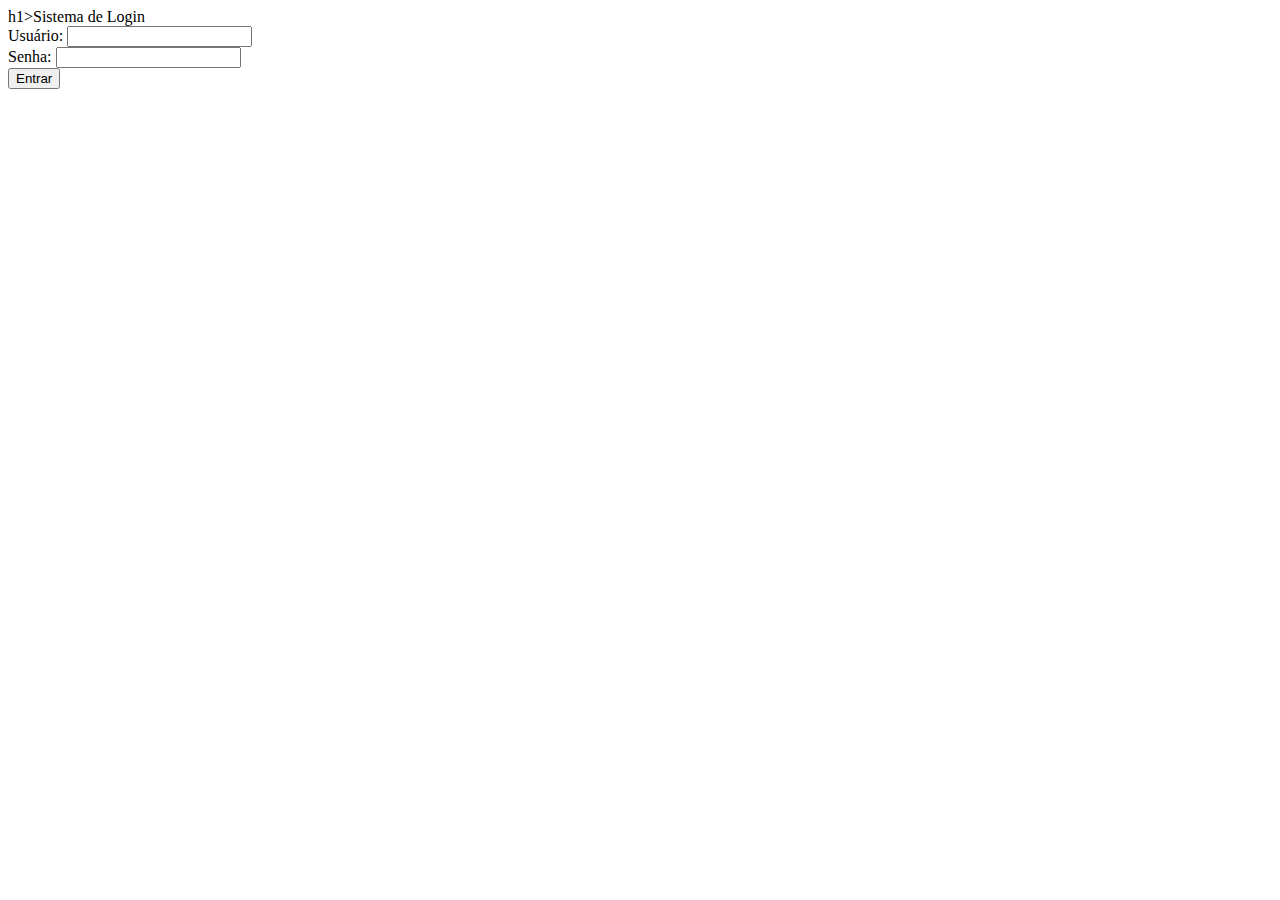
==== criarconta.html @ 96a88227 "atv final parte 1" ====
<!DOCTYPE html>
<html lang="pt-BR">
<head>
    <meta charset="UTF-8">
    <meta http-equiv="X-UA-Compatible" content="IE=edge">
    <meta name="viewport" content="width=device-width, initial-scale=1.0">
    <title>Registro</title>
</head>
<body>
    h1>Sistema de Login</h1>
    <form id="form-login">
      <label for="username">Usuário:</label>
      <input type="text" id="username" name="username" />
      <br />
      <label for="password">Senha:</label>
      <input type="password" id="password" name="password" />
      <br />
      <button type="submit">Entrar</button>
    </form>
    <br />
    
</body>
</html>
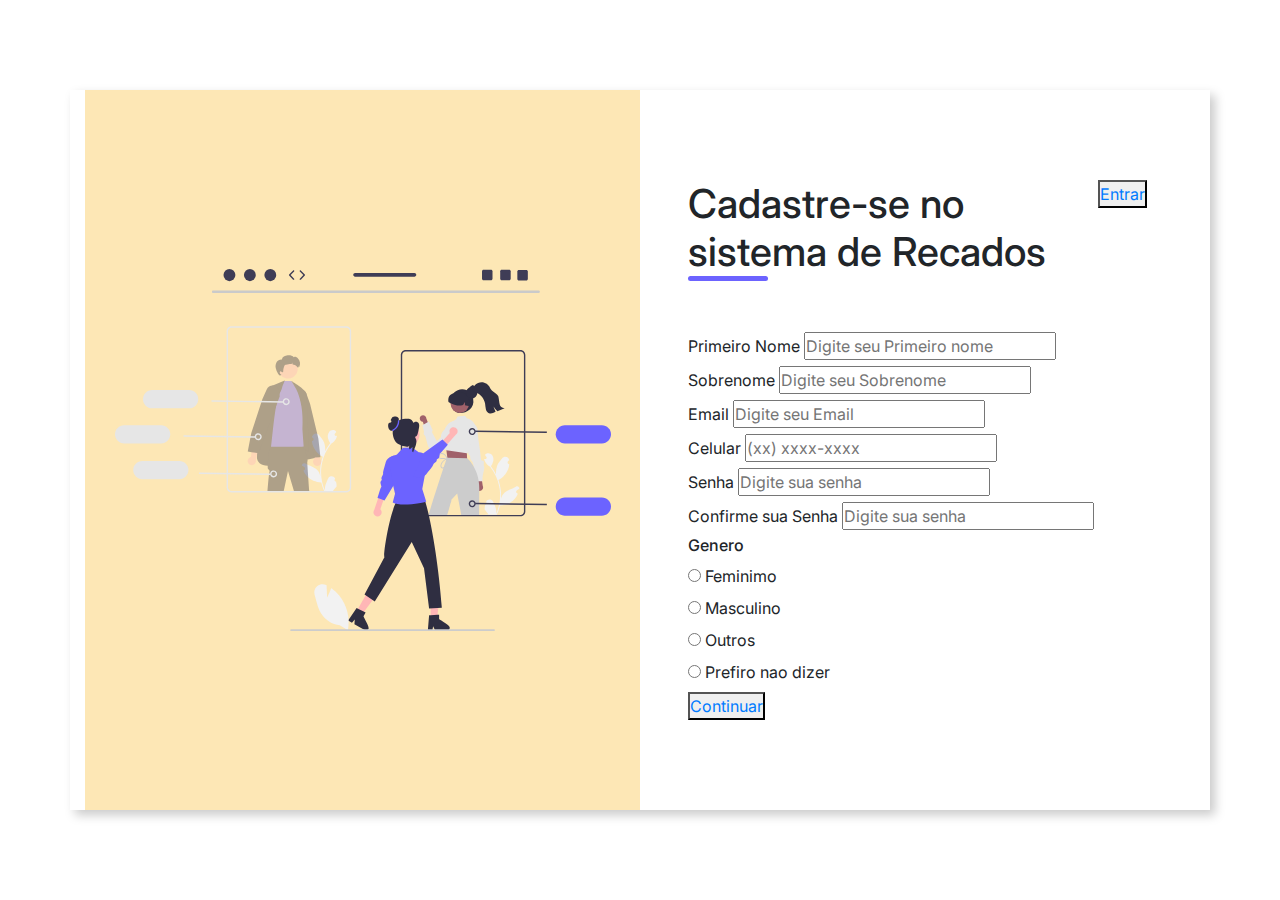
==== commit 278cb33a: "atv final parte 1" ====
--- a/criarconta.html
+++ b/criarconta.html
@@ -4,9 +4,15 @@
     <meta charset="UTF-8">
     <meta http-equiv="X-UA-Compatible" content="IE=edge">
     <meta name="viewport" content="width=device-width, initial-scale=1.0">
+    <link rel="stylesheet" href="./public/css/style.css">
+    <link href="//maxcdn.bootstrapcdn.com/bootstrap/4.0.0/css/bootstrap.min.css" rel="stylesheet" id="bootstrap-css">
+    <script src="//maxcdn.bootstrapcdn.com/bootstrap/4.0.0/js/bootstrap.min.js"></script>
+    <script src="//code.jquery.com/jquery-1.11.1.min.js"></script>
     <title>Registro</title>
+
 </head>
 <body>
+   <!-- codigo boostrap
     h1>Sistema de Login</h1>
     <form id="form-login">
       <label for="username">Usuário:</label>
@@ -18,6 +24,77 @@
       <button type="submit">Entrar</button>
     </form>
     <br />
+--> 
+    <!--codigo feito na unha-->
+    <div class="container">
+      <div class="form-image">
+         <img src="./public/imgs/undraw_shopping_re_hdd9.svg"></img>
+      </div>
+         <div class="form">
+            <form action="#">
+               <div class="form-header">
+                  <div class="title">
+                     <h1>Cadastre-se no sistema de Recados</h1>   
+                  </div>
+                  <div class="login-botton">
+                     <button> <a href="#">Entrar</a></button>
+                  </div>
+               </div>
+               <div class="input-group">
+                  <div class="input-box">
+                     <label for="Firstname">Primeiro Nome</label>
+                     <input id="Firstname" type="text" name="Firstname" placeholder="Digite seu Primeiro nome" required>
+                  </div>
+                  <div class="input-box">
+                    <label for="Lastname">Sobrenome</label>
+                    <input id="Lastname" type="text" name="Lastname" placeholder="Digite seu Sobrenome" required>
+                 </div>
+                 <div class="input-box">
+                  <label for="Email">Email</label>
+                  <input id="Email" type="email" name="Email" placeholder="Digite seu Email" required>
+                  </div>
+                  <div class="input-box">
+                    <label for="number">Celular</label>
+                    <input id="number" type="tel" name="number" placeholder="(xx) xxxx-xxxx" required>
+                 </div>
+                 <div class="input-box">
+                  <label for="password">Senha</label>
+                  <input id="password" type="password" name="password" placeholder="Digite sua senha" required>
+                </div>
+                <div class="input-box">
+                  <label for="confirmpassword">Confirme sua Senha</label>
+                  <input id="confirmpassword" type="confirmpassword" name="confirmpassword" placeholder="Digite sua senha" required>
+                </div>
+               </div>
+               <div class="gender-inputs">
+                <div class="gender-title">
+                  <h6>Genero</h6>
+                </div>
+
+                <div class="gender-group">
+                  <div class="gender-input">
+                    <input type="radio" id="female" name="gender">
+                    <label for="female">Feminimo</label>
+               </div>
+
+               <div class="gender-input">
+                  <input type="radio" id="male" name="gender">
+                  <label for="male">Masculino</label>
+               </div>
+               <div class="gender-input">
+                  <input type="radio" id="others" name="gender">
+                  <label for="others">Outros</label>
+               </div>
+               <div class="gender-input">
+                  <input type="radio" id="none" name="gender">
+                  <label for="none">Prefiro nao dizer</label>
+               </div>
+               <div class="continue-botton">
+                  <button> <a href="#">Continuar</a></button>
+               </div>
+            </form>
+         </div>
+        </div>
     
 </body>
 </html>
--- a/public/css/style.css
+++ b/public/css/style.css
@@ -0,0 +1,78 @@
+@import url('https://fonts.googleapis.com/css2?family= Inter: wght @200 & display=swap');
+* {
+    padding: 0;
+    margin: 0;
+    box-sizing: border-box;
+    font-family: 'Inter', sans-serif;
+}
+
+body {
+    width: 100%;
+    height: 100vh;
+    display: flex;
+    justify-content: center;
+    align-items: center;
+    background: #0c0ce94e;
+}
+.container{
+    width: 80%;
+    height: 80vh;
+    display: flex;
+    box-shadow: 5px 5px 10px rgba(0, 0 , 0 , .212);
+}
+.form-image {
+    width: 50%;
+    display: flex;
+    justify-content: center;
+    align-items: center;
+    background-color: #fde3a7d7;
+    padding: 1rem;
+}
+.form-image img {
+    width: 31rem;
+}
+.form {
+    width: 50%;
+    display: flex;
+    justify-content: center;
+    align-items: center;
+    flex-direction: column;
+    background-color: #fff;
+    padding: 3rem;
+
+}
+.form-header {
+    margin-bottom: 3rem;
+    display: flex;
+    justify-content: space-between;
+}
+.login-button {
+    display: flex;
+    align-items: center;
+
+}
+.login-button button {
+    border: none;
+    background-color: #6c63ff;
+    padding: 0.4rem 1rem;
+    border-radius: 5px;
+    cursor: pointer;
+}
+.login-button button:hover {
+    background-color: #6c63fff1;
+}
+.login-button button a {
+    text-decoration: none;
+    font-weight: 500;
+    color: #fff;
+}
+.form-header h1::after {
+    content: '';
+    display: block;
+    width: 5rem;
+    height: 0.3rem;
+    background-color: #6c63ff;
+    margin: 0 auto;
+    position: absolute;
+    border-radius: 10px;
+}
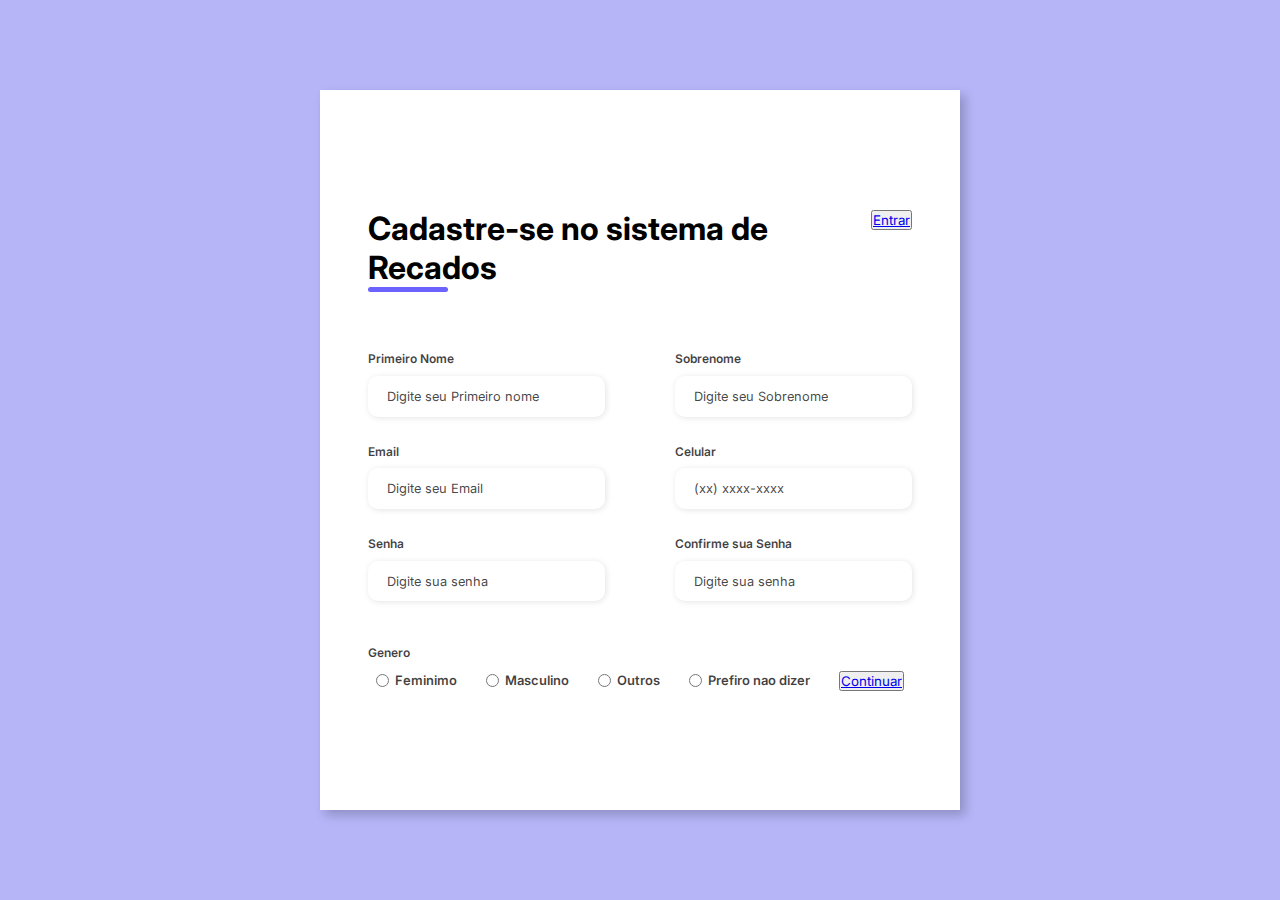
==== commit e55baca8: "ajustes" ====
--- a/criarconta.html
+++ b/criarconta.html
@@ -5,9 +5,9 @@
     <meta http-equiv="X-UA-Compatible" content="IE=edge">
     <meta name="viewport" content="width=device-width, initial-scale=1.0">
     <link rel="stylesheet" href="./public/css/style.css">
-    <link href="//maxcdn.bootstrapcdn.com/bootstrap/4.0.0/css/bootstrap.min.css" rel="stylesheet" id="bootstrap-css">
+    <!-- <link href="//maxcdn.bootstrapcdn.com/bootstrap/4.0.0/css/bootstrap.min.css" rel="stylesheet" id="bootstrap-css">
     <script src="//maxcdn.bootstrapcdn.com/bootstrap/4.0.0/js/bootstrap.min.js"></script>
-    <script src="//code.jquery.com/jquery-1.11.1.min.js"></script>
+    <script src="//code.jquery.com/jquery-1.11.1.min.js"></script>-->  
     <title>Registro</title>
 
 </head>
@@ -95,6 +95,6 @@
             </form>
          </div>
         </div>
-    
+
 </body>
 </html>
--- a/public/css/style.css
+++ b/public/css/style.css
@@ -18,7 +18,7 @@
     width: 80%;
     height: 80vh;
     display: flex;
-    box-shadow: 5px 5px 10px rgba(0, 0 , 0 , .212);
+    box-shadow: 5px 5px 10px rgba(0, 0 , 0 , 0.212);
 }
 .form-image {
     width: 50%;
@@ -34,9 +34,9 @@
 .form {
     width: 50%;
     display: flex;
+    flex-direction:column;
     justify-content: center;
     align-items: center;
-    flex-direction: column;
     background-color: #fff;
     padding: 3rem;
 
@@ -76,3 +76,120 @@
     position: absolute;
     border-radius: 10px;
 }
+
+.input-group {
+    display: flex;
+    flex-wrap: wrap;
+    justify-content: space-between;
+    padding: 1rem 0;
+}
+
+.input-box {
+    display: flex;
+    flex-direction: column;
+    margin-bottom: 1.1rem;
+}
+.input-box input {
+    margin: 0.6rem 0;
+    padding: 0.8rem 1.2rem;
+    border: none;
+    border-radius: 10px;
+    box-shadow: 1px 1px 6px #0000001c;
+    font-size: 0.8rem;
+}
+.input-box input:hover {
+    background-color: #eeeeee75;
+}
+.input-box input:focus-visible {
+    outline: 1px solid #6c6eff;
+}
+.input-box label,
+.gender-title h6 {
+    font-size:  0.75rem;
+    font-weight: 600;
+    color: #000000c0;
+}
+.input-box input::placeholder {
+    color: #000000be;
+}
+.gender-group {
+    display: flex;
+    justify-content: space-between;
+    margin-top: 0.62rem;
+    padding: 0 .5rem;
+}
+
+.gender-input {
+    display: flex;
+    align-items: center;
+}
+
+.gender-input input {
+    margin-right: 0.35rem;
+}
+
+.gender-input label {
+    font-size: 0.81rem;
+    font-weight: 600;
+    color: #000000c0;
+}
+
+.continue-button button {
+    width: 100%;
+    margin-top: 2.5rem;
+    border: none;
+    background-color: #6c63ff;
+    padding: 0.62rem;
+    border-radius: 5px;
+    cursor: pointer;
+}
+
+.continue-button button:hover {
+    background-color: #6b63fff1;
+}
+
+.continue-button button a {
+    text-decoration: none;
+    font-size: 0.93rem;
+    font-weight: 500;
+    color: #fff;
+}
+
+@media screen and (max-width: 1330px) {
+    .form-image {
+        display: none;
+    }
+    .container {
+        width: 50%;
+    }
+    .form {
+        width: 100%;
+    }
+}
+
+@media screen and (max-width: 1064px) {
+    .container {
+        width: 90%;
+        height: auto;
+    }
+    .input-group {
+        flex-direction: column;
+        z-index: 5;
+        padding-right: 5rem;
+        max-height: 10rem;
+        overflow-y: scroll;
+        flex-wrap: nowrap;
+    }
+    .gender-inputs {
+        margin-top: 2rem;
+    }
+    .gender-group {
+        flex-direction: column;
+    }
+    .gender-title h6 {
+        margin: 0;
+    }
+    .gender-input {
+        margin-top: 0.5rem;
+    }
+}
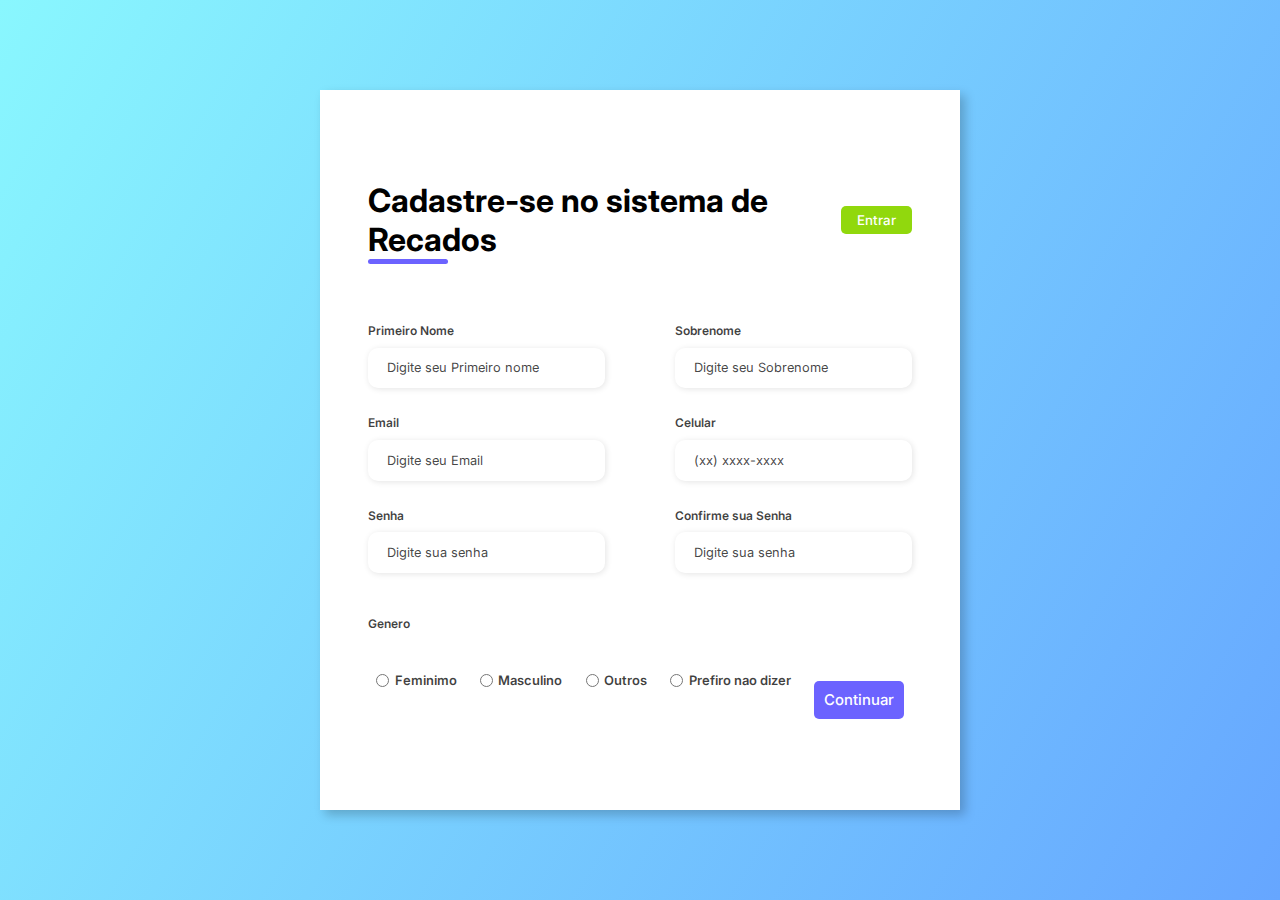
==== commit e3ae06a5: "ajustes" ====
--- a/criarconta.html
+++ b/criarconta.html
@@ -11,7 +11,7 @@
     <title>Registro</title>
 
 </head>
-<body>
+<body class="body2">
    <!-- codigo boostrap
     h1>Sistema de Login</h1>
     <form id="form-login">
@@ -28,7 +28,7 @@
     <!--codigo feito na unha-->
     <div class="container">
       <div class="form-image">
-         <img src="./public/imgs/undraw_shopping_re_hdd9.svg"></img>
+         <img src="./public/imgs/imagem office desk.png"></img>
       </div>
          <div class="form">
             <form action="#">
@@ -36,8 +36,8 @@
                   <div class="title">
                      <h1>Cadastre-se no sistema de Recados</h1>   
                   </div>
-                  <div class="login-botton">
-                     <button> <a href="#">Entrar</a></button>
+                  <div class="login-button">
+                     <button> <a href="./index.html">Entrar</a></button>
                   </div>
                </div>
                <div class="input-group">
@@ -89,7 +89,7 @@
                   <input type="radio" id="none" name="gender">
                   <label for="none">Prefiro nao dizer</label>
                </div>
-               <div class="continue-botton">
+               <div class="continue-button">
                   <button> <a href="#">Continuar</a></button>
                </div>
             </form>
--- a/public/css/style.css
+++ b/public/css/style.css
@@ -12,7 +12,8 @@
     display: flex;
     justify-content: center;
     align-items: center;
-    background: #0c0ce94e;
+    background: linear-gradient(120deg, #89f7fe 0%, #66a6ff 100%);
+    
 }
 .container{
     width: 80%;
@@ -28,8 +29,14 @@
     background-color: #fde3a7d7;
     padding: 1rem;
 }
-.form-image img {
-    width: 31rem;
+.form-image2 {
+    width: 50%;
+    display: flex;
+    justify-content: center;
+    align-items: center;
+    background-color: #fde3a7d7;
+    padding: 1rem;
+    width: 30rem;
 }
 .form {
     width: 50%;
@@ -51,15 +58,19 @@
     align-items: center;
 
 }
+.login-botton2 {
+    display: flex;
+    align-items: center;
+}
 .login-button button {
     border: none;
-    background-color: #6c63ff;
+    background-color: #91d80d;
     padding: 0.4rem 1rem;
     border-radius: 5px;
     cursor: pointer;
 }
 .login-button button:hover {
-    background-color: #6c63fff1;
+    background-color: #927272f1;
 }
 .login-button button a {
     text-decoration: none;
@@ -193,3 +204,17 @@
         margin-top: 0.5rem;
     }
 }
+.container2 {
+    display: flex;
+  }
+  
+  .left-column2 {
+    width: 70%;
+    height: 30vh;
+  }
+  
+  .right-column2 {
+    width: 50%;
+    height: 50vh
+  }
+ 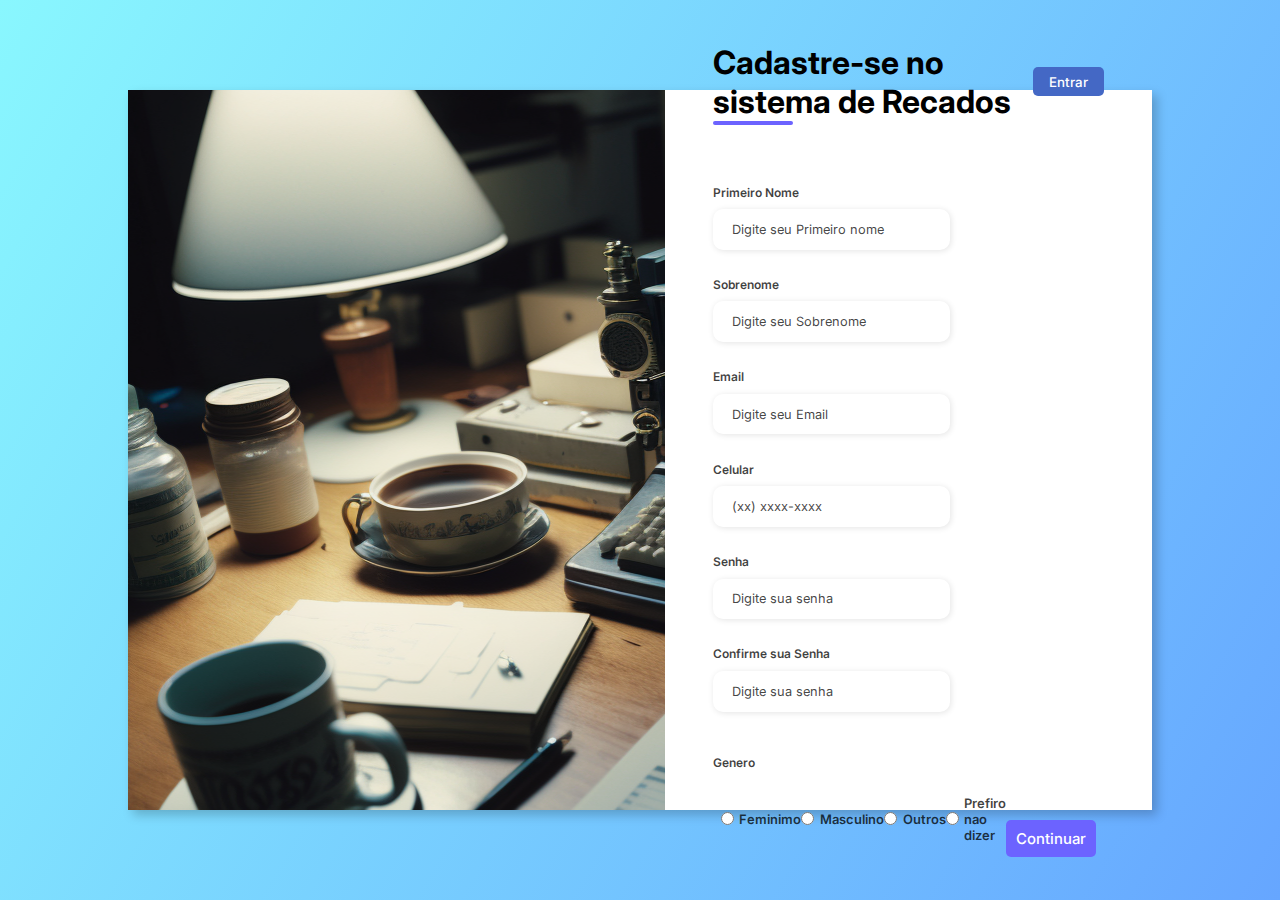
==== commit bc6de82d: "ajustes" ====
--- a/criarconta.html
+++ b/criarconta.html
@@ -5,33 +5,15 @@
     <meta http-equiv="X-UA-Compatible" content="IE=edge">
     <meta name="viewport" content="width=device-width, initial-scale=1.0">
     <link rel="stylesheet" href="./public/css/style.css">
-    <!-- <link href="//maxcdn.bootstrapcdn.com/bootstrap/4.0.0/css/bootstrap.min.css" rel="stylesheet" id="bootstrap-css">
-    <script src="//maxcdn.bootstrapcdn.com/bootstrap/4.0.0/js/bootstrap.min.js"></script>
-    <script src="//code.jquery.com/jquery-1.11.1.min.js"></script>-->  
     <title>Registro</title>
-
 </head>
 <body class="body2">
-   <!-- codigo boostrap
-    h1>Sistema de Login</h1>
-    <form id="form-login">
-      <label for="username">Usuário:</label>
-      <input type="text" id="username" name="username" />
-      <br />
-      <label for="password">Senha:</label>
-      <input type="password" id="password" name="password" />
-      <br />
-      <button type="submit">Entrar</button>
-    </form>
-    <br />
---> 
-    <!--codigo feito na unha-->
     <div class="container">
       <div class="form-image">
-         <img src="./public/imgs/imagem office desk.png"></img>
+         <img src=""></img>
       </div>
          <div class="form">
-            <form action="#">
+            <form action="./index.html">
                <div class="form-header">
                   <div class="title">
                      <h1>Cadastre-se no sistema de Recados</h1>   
@@ -95,6 +77,7 @@
             </form>
          </div>
         </div>
+        <script src="index.js"></script>
 
 </body>
 </html>
--- a/public/css/style.css
+++ b/public/css/style.css
@@ -21,23 +21,28 @@
     display: flex;
     box-shadow: 5px 5px 10px rgba(0, 0 , 0 , 0.212);
 }
+/* imagem pagina login */
+.form-image2 {
+    width: 70%;
+    display: flex;
+    justify-content: center;
+    align-items: center;
+    padding: 1rem;
+    background: url(../imgs/andando.png);
+    background-position: center;
+    
+}
+/* imagem registre-se */
 .form-image {
-    width: 50%;
+    width: 60%;
     display: flex;
     justify-content: center;
     align-items: center;
     background-color: #fde3a7d7;
-    padding: 1rem;
-}
-.form-image2 {
-    width: 50%;
-    display: flex;
-    justify-content: center;
-    align-items: center;
-    background-color: #fde3a7d7;
-    padding: 1rem;
-    width: 30rem;
-}
+    padding: 2rem;
+    background-image: url(../imgs/escritorio.png);
+}
+/* formulario */
 .form {
     width: 50%;
     display: flex;
@@ -53,30 +58,65 @@
     display: flex;
     justify-content: space-between;
 }
+/* pagina de login  */
 .login-button {
     display: flex;
     align-items: center;
 
 }
-.login-botton2 {
-    display: flex;
-    align-items: center;
-}
-.login-button button {
-    border: none;
-    background-color: #91d80d;
+/* buttons pagina login */
+.login-button2{
+    border: none;
+    background-color: #4468c5;
     padding: 0.4rem 1rem;
     border-radius: 5px;
     cursor: pointer;
-}
+    font-weight: 500;
+    color: #fff;
+
+}
+/* buttons registre-se */
+.register-button {
+    border: none;
+    background-color: #4468c5;
+    padding: 0.4rem 1rem;
+    border-radius: 5px;
+    cursor: pointer;
+    font-weight: 500;
+    color: #fff;   
+}
+/* buttons registre-se */
+.register-button:hover {
+    background-color: #06b5d5;
+}
+/* buttons registre-se */
+.register-button a {
+    text-decoration: none;
+    font-weight: 500;
+  }
+  /* buttons login */
+.login-button2:hover{
+    background-color: #06b5d5;
+}
+/* buttons pagina de login */
+.login-button button {
+    border: none;
+    background-color: #4468c5;
+    padding: 0.4rem 1rem;
+    border-radius: 5px;
+    cursor: pointer;
+}
+/* buttons pagina de login */
 .login-button button:hover {
-    background-color: #927272f1;
-}
+    background-color: #06b5d5;
+}
+/* buttons pagina de login */
 .login-button button a {
     text-decoration: none;
     font-weight: 500;
     color: #fff;
 }
+/* formulario register e input 119 a 186*/
 .form-header h1::after {
     content: '';
     display: block;
@@ -154,9 +194,9 @@
     border-radius: 5px;
     cursor: pointer;
 }
-
+/* formulario register e input 119 a 186 TERMINA AKI*/
 .continue-button button:hover {
-    background-color: #6b63fff1;
+    background-color: #06b5d5;
 }
 
 .continue-button button a {
@@ -165,8 +205,122 @@
     font-weight: 500;
     color: #fff;
 }
-
-@media screen and (max-width: 1330px) {
+/* ----------- PAINEL RECADOS ---------- */
+section.painel {
+    max-width: 100vh;
+    height: 100vh;
+    
+}
+
+div.painel-dados {
+    height: 80px;
+    padding: 30px;
+}
+
+div.painel-recados {
+    padding: 30px;
+    display: block;
+    position: relative;
+    justify-content: center;
+}
+
+#titulo-pagina {
+    font: normal normal lighter 1.4em sans-serif;
+    display: block;
+    text-align: left;
+    margin-bottom: 5px;
+}
+
+
+#form-painel {
+    display: flex;
+    justify-content:space-between; 
+}
+
+#input-numero-id {
+    width: 100px;   
+    border-radius: 5px;    
+}
+
+#input-desc {
+    width: 400px; 
+    border-radius: 5px;    
+}
+
+#input-det {
+    display: flex;
+    width: 800px;       
+    border-radius: 5px;    
+}
+
+#btn-salvar {
+    width: 100px;
+    height: 40px;
+    margin-top: 0;
+}
+
+#tabela-recados {
+    width: 95%;    
+    max-width: 100vw;  
+    position: absolute;
+    border-collapse: collapse;
+    text-indent: 10px;
+}
+
+#th-codigo{
+    width: 150px;
+}
+
+#th-descricao{
+    width:450px;
+}
+
+#th-detalhamento{
+    width: 600px;
+}
+
+.linha {
+    height: 35px; 
+    border-top: 0; 
+    border-bottom: 1px solid var(--cor1);
+    border-left: 0;
+    border-right: 0;
+    font-size: 0.9em;
+}
+
+.linha:hover{
+    background-color: var(--cor1);
+    color: var(--cor4);    
+}
+
+input.btn-registros {
+    width: 80px;
+    height: 25px;  
+    border-radius: 10px;  
+}
+
+input.btn-registros:hover {
+    cursor: pointer;
+}
+
+#linha-inicial{
+    text-align: center;
+    color: var(--cor1);
+}
+
+th {    
+    height: 38px;
+    color: var(--cor0);
+    background-color: var(--cor3);
+    border-left: 0;
+    border-right: 0;  
+    text-align: left;  
+    font-size: 1.1em; 
+}
+
+/* ----------- PAINEL RECADOS ---------- */ 
+/* config semantica */
+@media screen and (max-width ) {
     .form-image {
         display: none;
     }
@@ -177,8 +331,8 @@
         width: 100%;
     }
 }
-
-@media screen and (max-width: 1064px) {
+/* config semantica */
+@media screen and (max-width ) {
     .container {
         width: 90%;
         height: auto;
@@ -204,6 +358,7 @@
         margin-top: 0.5rem;
     }
 }
+/* config semantica */
 .container2 {
     display: flex;
   }
